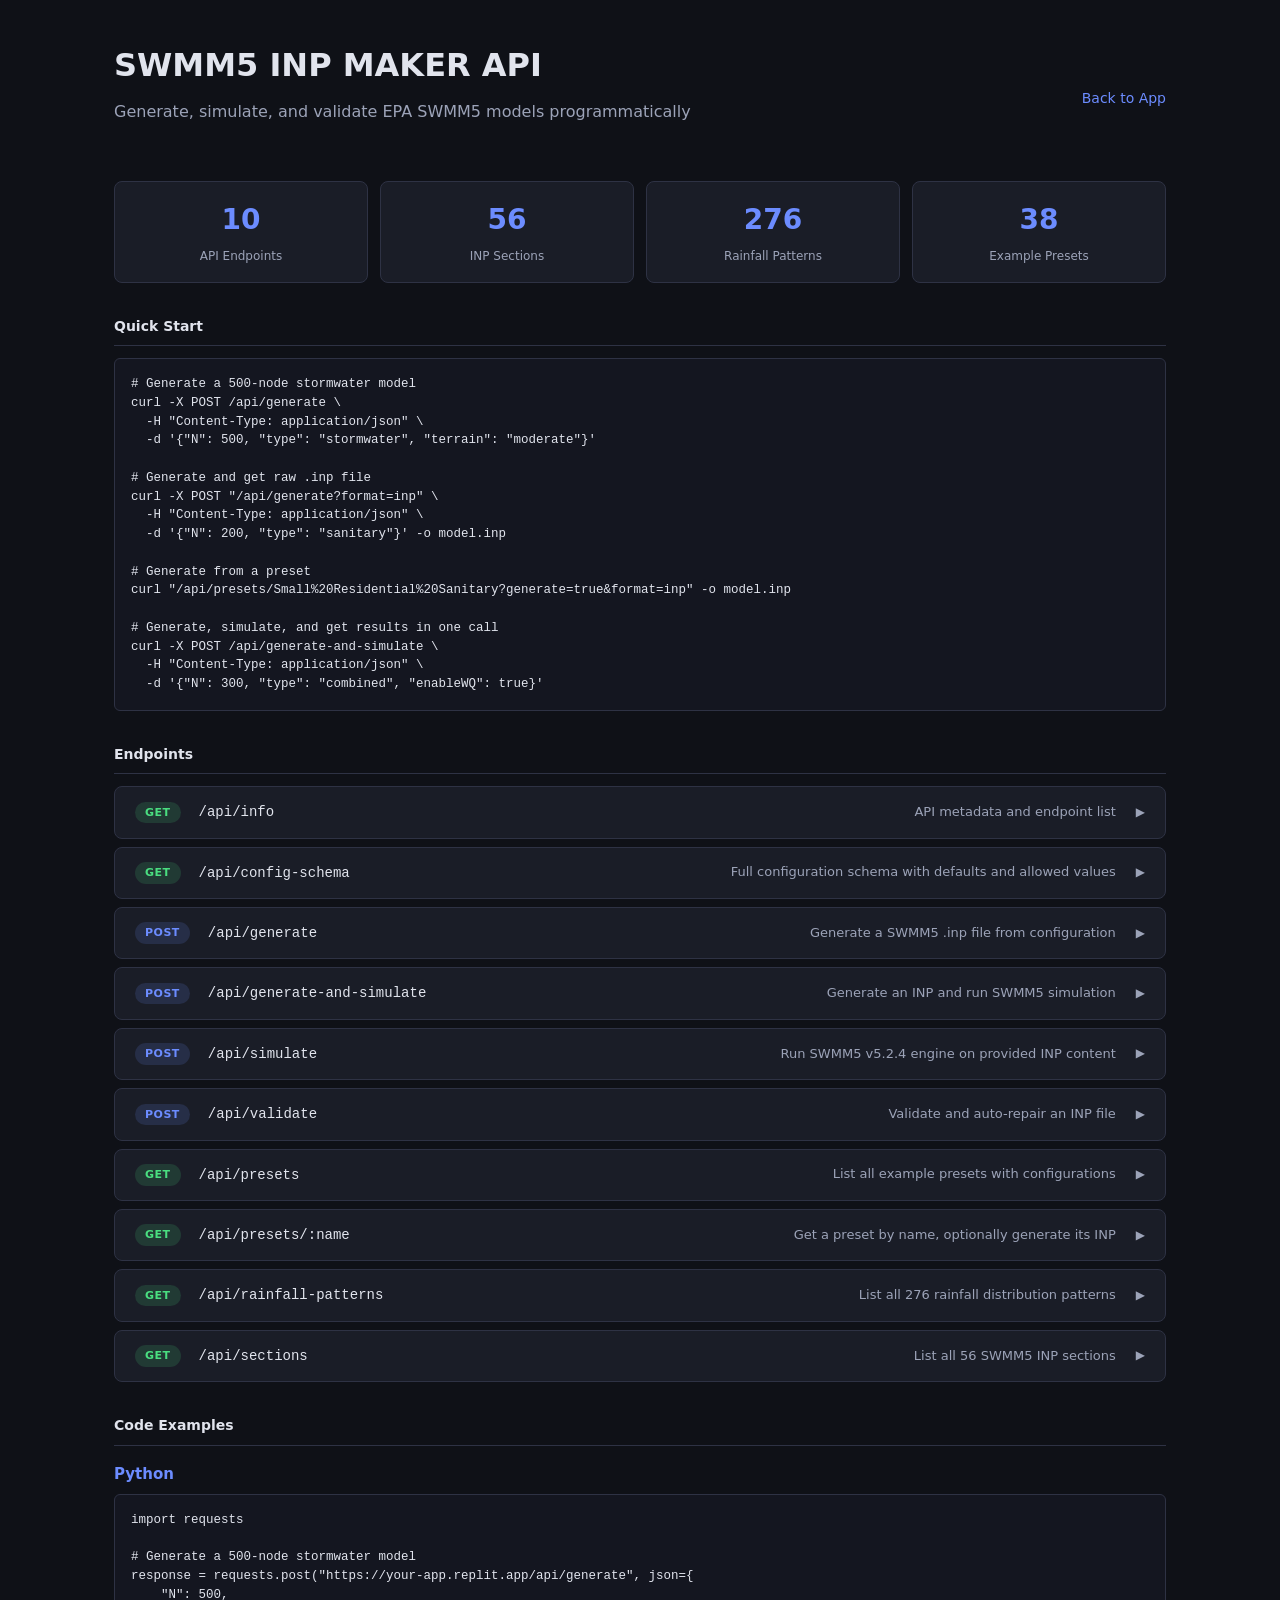
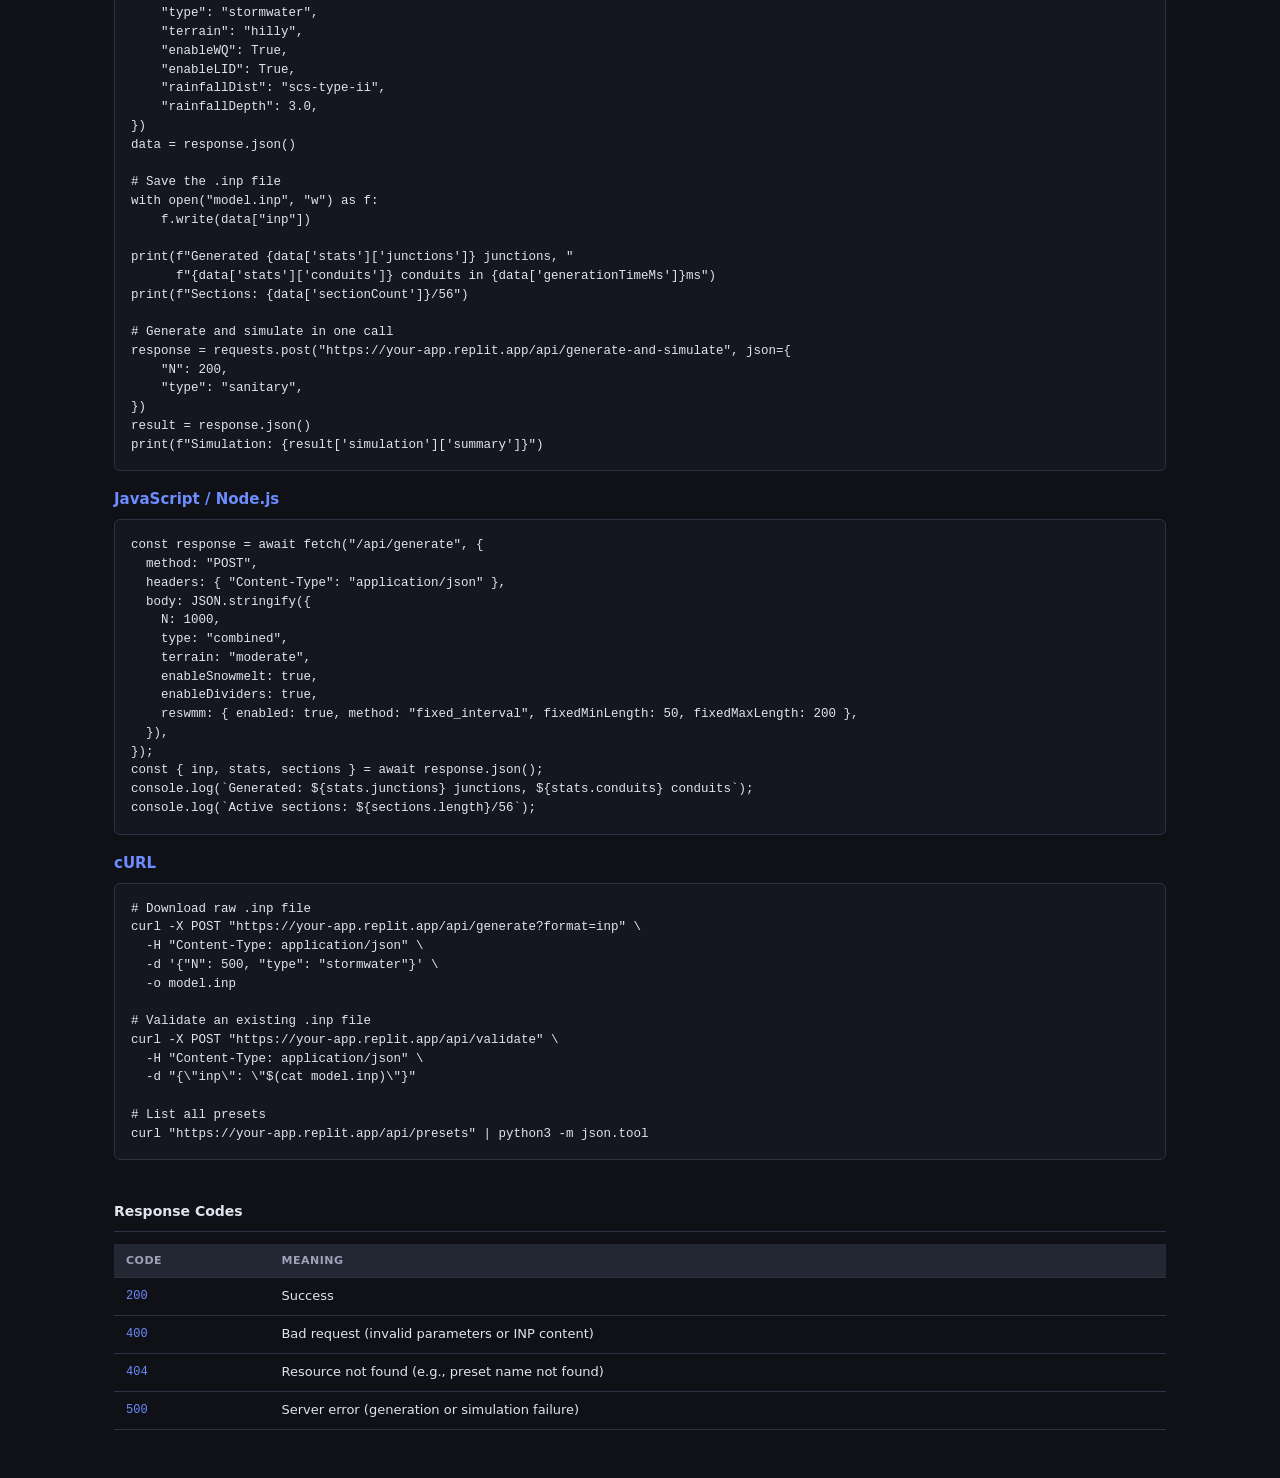
==== server/api-docs.html @ dd780483 "Add a comprehensive API for generating and simulating SWMM5 models Introduces a REST API with 10 end" ====
<!DOCTYPE html>
<html lang="en">
<head>
  <meta charset="UTF-8">
  <meta name="viewport" content="width=device-width, initial-scale=1.0">
  <title>SWMM5 INP MAKER API Documentation</title>
  <style>
    :root {
      --bg: #0f1117;
      --surface: #1a1d27;
      --surface2: #232633;
      --border: #2e3244;
      --text: #e1e4ed;
      --text2: #9ca3b8;
      --accent: #6c8cff;
      --accent2: #4a6adf;
      --green: #4ade80;
      --yellow: #fbbf24;
      --red: #f87171;
      --orange: #fb923c;
      --purple: #a78bfa;
      --code-bg: #141620;
      --radius: 8px;
    }
    * { margin: 0; padding: 0; box-sizing: border-box; }
    body {
      font-family: -apple-system, BlinkMacSystemFont, 'Segoe UI', system-ui, sans-serif;
      background: var(--bg);
      color: var(--text);
      line-height: 1.6;
    }
    .container { max-width: 1100px; margin: 0 auto; padding: 40px 24px; }
    h1 { font-size: 2rem; margin-bottom: 8px; }
    .subtitle { color: var(--text2); font-size: 1rem; margin-bottom: 32px; }
    .badge {
      display: inline-block;
      padding: 2px 10px;
      border-radius: 12px;
      font-size: 11px;
      font-weight: 700;
      text-transform: uppercase;
      letter-spacing: 0.5px;
      margin-right: 6px;
    }
    .badge-get { background: rgba(74, 222, 128, 0.15); color: var(--green); }
    .badge-post { background: rgba(108, 140, 255, 0.15); color: var(--accent); }
    .endpoint-group { margin-bottom: 16px; }
    .endpoint {
      background: var(--surface);
      border: 1px solid var(--border);
      border-radius: var(--radius);
      overflow: hidden;
      margin-bottom: 8px;
    }
    .endpoint-header {
      display: flex;
      align-items: center;
      gap: 12px;
      padding: 14px 20px;
      cursor: pointer;
      user-select: none;
      transition: background 0.15s;
    }
    .endpoint-header:hover { background: var(--surface2); }
    .endpoint-path {
      font-family: 'SF Mono', 'Fira Code', monospace;
      font-size: 14px;
      color: var(--text);
      font-weight: 500;
    }
    .endpoint-desc {
      color: var(--text2);
      font-size: 13px;
      margin-left: auto;
      text-align: right;
    }
    .endpoint-body {
      display: none;
      padding: 0 20px 20px;
      border-top: 1px solid var(--border);
    }
    .endpoint.open .endpoint-body { display: block; }
    .endpoint-body p { color: var(--text2); font-size: 14px; margin: 12px 0; }
    .endpoint-body h4 {
      font-size: 11px;
      text-transform: uppercase;
      letter-spacing: 1px;
      color: var(--text2);
      margin: 16px 0 8px;
    }
    pre {
      background: var(--code-bg);
      border: 1px solid var(--border);
      border-radius: 6px;
      padding: 16px;
      overflow-x: auto;
      font-family: 'SF Mono', 'Fira Code', monospace;
      font-size: 12.5px;
      line-height: 1.5;
      color: var(--text);
    }
    code {
      font-family: 'SF Mono', 'Fira Code', monospace;
      font-size: 12.5px;
      background: var(--code-bg);
      padding: 2px 6px;
      border-radius: 3px;
    }
    table {
      width: 100%;
      border-collapse: collapse;
      font-size: 13px;
      margin: 8px 0;
    }
    th {
      text-align: left;
      padding: 8px 12px;
      background: var(--surface2);
      color: var(--text2);
      font-size: 11px;
      text-transform: uppercase;
      letter-spacing: 0.5px;
      border-bottom: 1px solid var(--border);
    }
    td {
      padding: 8px 12px;
      border-bottom: 1px solid var(--border);
      color: var(--text);
    }
    td:first-child { font-family: 'SF Mono', 'Fira Code', monospace; font-size: 12px; color: var(--accent); }
    .try-btn {
      background: var(--accent2);
      color: white;
      border: none;
      padding: 8px 16px;
      border-radius: 6px;
      font-size: 13px;
      cursor: pointer;
      font-weight: 600;
      transition: background 0.15s;
      margin-top: 8px;
    }
    .try-btn:hover { background: var(--accent); }
    .try-btn:disabled { opacity: 0.5; cursor: not-allowed; }
    .response-area {
      margin-top: 12px;
      display: none;
    }
    .response-area.visible { display: block; }
    .response-area pre { max-height: 400px; overflow-y: auto; }
    .stats-grid {
      display: grid;
      grid-template-columns: repeat(auto-fit, minmax(200px, 1fr));
      gap: 12px;
      margin: 20px 0;
    }
    .stat-card {
      background: var(--surface);
      border: 1px solid var(--border);
      border-radius: var(--radius);
      padding: 16px;
      text-align: center;
    }
    .stat-value { font-size: 28px; font-weight: 700; color: var(--accent); }
    .stat-label { font-size: 12px; color: var(--text2); margin-top: 4px; }
    .section-title {
      font-size: 14px;
      font-weight: 700;
      color: var(--text);
      margin: 32px 0 12px;
      padding-bottom: 8px;
      border-bottom: 1px solid var(--border);
    }
    .arrow { color: var(--text2); font-size: 12px; transition: transform 0.2s; margin-left: 8px; }
    .endpoint.open .arrow { transform: rotate(90deg); }
    textarea {
      width: 100%;
      background: var(--code-bg);
      border: 1px solid var(--border);
      border-radius: 6px;
      padding: 12px;
      font-family: 'SF Mono', 'Fira Code', monospace;
      font-size: 12px;
      color: var(--text);
      resize: vertical;
      min-height: 100px;
    }
    textarea:focus { outline: 1px solid var(--accent); border-color: var(--accent); }
    .header-bar {
      display: flex;
      align-items: center;
      justify-content: space-between;
      flex-wrap: wrap;
      gap: 12px;
      margin-bottom: 24px;
    }
    .header-bar a {
      color: var(--accent);
      text-decoration: none;
      font-size: 14px;
    }
    .header-bar a:hover { text-decoration: underline; }
  </style>
</head>
<body>
  <div class="container">
    <div class="header-bar">
      <div>
        <h1>SWMM5 INP MAKER API</h1>
        <div class="subtitle">Generate, simulate, and validate EPA SWMM5 models programmatically</div>
      </div>
      <a href="/">Back to App</a>
    </div>

    <div class="stats-grid">
      <div class="stat-card">
        <div class="stat-value">10</div>
        <div class="stat-label">API Endpoints</div>
      </div>
      <div class="stat-card">
        <div class="stat-value">56</div>
        <div class="stat-label">INP Sections</div>
      </div>
      <div class="stat-card">
        <div class="stat-value">276</div>
        <div class="stat-label">Rainfall Patterns</div>
      </div>
      <div class="stat-card">
        <div class="stat-value">38</div>
        <div class="stat-label">Example Presets</div>
      </div>
    </div>

    <div class="section-title">Quick Start</div>
    <pre>
# Generate a 500-node stormwater model
curl -X POST /api/generate \
  -H "Content-Type: application/json" \
  -d '{"N": 500, "type": "stormwater", "terrain": "moderate"}'

# Generate and get raw .inp file
curl -X POST "/api/generate?format=inp" \
  -H "Content-Type: application/json" \
  -d '{"N": 200, "type": "sanitary"}' -o model.inp

# Generate from a preset
curl "/api/presets/Small%20Residential%20Sanitary?generate=true&amp;format=inp" -o model.inp

# Generate, simulate, and get results in one call
curl -X POST /api/generate-and-simulate \
  -H "Content-Type: application/json" \
  -d '{"N": 300, "type": "combined", "enableWQ": true}'
</pre>

    <div class="section-title">Endpoints</div>

    <div class="endpoint" id="ep-info">
      <div class="endpoint-header" onclick="toggle('ep-info')">
        <span class="badge badge-get">GET</span>
        <span class="endpoint-path">/api/info</span>
        <span class="endpoint-desc">API metadata and endpoint list</span>
        <span class="arrow">&#9654;</span>
      </div>
      <div class="endpoint-body">
        <p>Returns API name, version, SWMM engine version, available endpoints, and limits.</p>
        <h4>Try it</h4>
        <button class="try-btn" onclick="tryGet('/api/info', 'ep-info')">Send Request</button>
        <div class="response-area" id="resp-ep-info"><pre></pre></div>
      </div>
    </div>

    <div class="endpoint" id="ep-schema">
      <div class="endpoint-header" onclick="toggle('ep-schema')">
        <span class="badge badge-get">GET</span>
        <span class="endpoint-path">/api/config-schema</span>
        <span class="endpoint-desc">Full configuration schema with defaults and allowed values</span>
        <span class="arrow">&#9654;</span>
      </div>
      <div class="endpoint-body">
        <p>Returns every configuration parameter with its type, default value, allowed values, and description. Use this to build forms or validate input before calling <code>/api/generate</code>.</p>
        <h4>Try it</h4>
        <button class="try-btn" onclick="tryGet('/api/config-schema', 'ep-schema')">Send Request</button>
        <div class="response-area" id="resp-ep-schema"><pre></pre></div>
      </div>
    </div>

    <div class="endpoint" id="ep-generate">
      <div class="endpoint-header" onclick="toggle('ep-generate')">
        <span class="badge badge-post">POST</span>
        <span class="endpoint-path">/api/generate</span>
        <span class="endpoint-desc">Generate a SWMM5 .inp file from configuration</span>
        <span class="arrow">&#9654;</span>
      </div>
      <div class="endpoint-body">
        <p>Generates a complete EPA SWMM5 .inp file based on the provided configuration. All parameters are optional and default to a 200-node sanitary sewer model. Add <code>?format=inp</code> to get the raw .inp file instead of JSON.</p>
        <h4>Request Body</h4>
        <table>
          <tr><th>Parameter</th><th>Type</th><th>Default</th><th>Description</th></tr>
          <tr><td>N</td><td>integer</td><td>200</td><td>Number of junction nodes (10-10,000)</td></tr>
          <tr><td>type</td><td>string</td><td>"sanitary"</td><td>sanitary, stormwater, combined, transport_only, rdii_calibration, pump_intensive, wos_intensive</td></tr>
          <tr><td>units</td><td>string</td><td>"US"</td><td>"US" or "SI"</td></tr>
          <tr><td>terrain</td><td>string</td><td>"flat"</td><td>flat, moderate, hilly, mountainous</td></tr>
          <tr><td>detail</td><td>string</td><td>"basic"</td><td>basic, moderate, detailed</td></tr>
          <tr><td>landUse</td><td>string</td><td>"residential"</td><td>mixed, residential, commercial, industrial</td></tr>
          <tr><td>outfallElev</td><td>number</td><td>0</td><td>Outfall invert elevation</td></tr>
          <tr><td>generationMethod</td><td>string</td><td>"force_directed"</td><td>Network topology algorithm (16 methods)</td></tr>
          <tr><td>rainfallDist</td><td>string</td><td>"scs-type-ii"</td><td>Rainfall pattern ID (see /api/rainfall-patterns)</td></tr>
          <tr><td>rainfallDepth</td><td>number</td><td>2.0</td><td>Total rainfall depth (in or mm)</td></tr>
          <tr><td>enableLID</td><td>boolean</td><td>false</td><td>Green infrastructure sections</td></tr>
          <tr><td>enableWQ</td><td>boolean</td><td>false</td><td>Water quality sections</td></tr>
          <tr><td>enableSnowmelt</td><td>boolean</td><td>false</td><td>Cold-climate sections</td></tr>
          <tr><td>enableDividers</td><td>boolean</td><td>false</td><td>Flow-splitting dividers</td></tr>
          <tr><td>enableStreetInlets</td><td>boolean</td><td>false</td><td>Street inlet sections</td></tr>
          <tr><td>enableCurvedLinks</td><td>boolean</td><td>false</td><td>Vertex bend points</td></tr>
          <tr><td>reswmm</td><td>object</td><td>{enabled: false}</td><td>ReSWMM discretization config</td></tr>
        </table>
        <p>See <code>GET /api/config-schema</code> for the complete list of all parameters.</p>
        <h4>Try it</h4>
        <textarea id="gen-body" rows="6">{
  "N": 300,
  "type": "stormwater",
  "terrain": "moderate",
  "enableWQ": true
}</textarea>
        <button class="try-btn" onclick="tryPost('/api/generate', 'gen-body', 'ep-generate')">Generate Model</button>
        <div class="response-area" id="resp-ep-generate"><pre></pre></div>
      </div>
    </div>

    <div class="endpoint" id="ep-gen-sim">
      <div class="endpoint-header" onclick="toggle('ep-gen-sim')">
        <span class="badge badge-post">POST</span>
        <span class="endpoint-path">/api/generate-and-simulate</span>
        <span class="endpoint-desc">Generate an INP and run SWMM5 simulation</span>
        <span class="arrow">&#9654;</span>
      </div>
      <div class="endpoint-body">
        <p>Combines generation and simulation in a single request. Same configuration parameters as <code>/api/generate</code>. The response includes both the generated INP file and SWMM5 simulation results (continuity errors, warnings, report text).</p>
        <h4>Try it</h4>
        <textarea id="gensim-body" rows="4">{
  "N": 200,
  "type": "sanitary",
  "terrain": "flat"
}</textarea>
        <button class="try-btn" onclick="tryPost('/api/generate-and-simulate', 'gensim-body', 'ep-gen-sim')">Generate &amp; Simulate</button>
        <div class="response-area" id="resp-ep-gen-sim"><pre></pre></div>
      </div>
    </div>

    <div class="endpoint" id="ep-simulate">
      <div class="endpoint-header" onclick="toggle('ep-simulate')">
        <span class="badge badge-post">POST</span>
        <span class="endpoint-path">/api/simulate</span>
        <span class="endpoint-desc">Run SWMM5 v5.2.4 engine on provided INP content</span>
        <span class="arrow">&#9654;</span>
      </div>
      <div class="endpoint-body">
        <p>Runs the SWMM5 v5.2.4 engine on the provided INP file content. The simulation is time-limited to 60 seconds and patches dates for a quick validation run.</p>
        <h4>Request Body</h4>
        <table>
          <tr><th>Parameter</th><th>Type</th><th>Description</th></tr>
          <tr><td>inp</td><td>string</td><td>Complete INP file content (required, min 100 chars, max 10MB)</td></tr>
        </table>
        <h4>Response</h4>
        <table>
          <tr><th>Field</th><th>Type</th><th>Description</th></tr>
          <tr><td>success</td><td>boolean</td><td>Whether simulation completed without errors</td></tr>
          <tr><td>continuityError</td><td>number|null</td><td>Runoff continuity error (%)</td></tr>
          <tr><td>routingError</td><td>number|null</td><td>Flow routing continuity error (%)</td></tr>
          <tr><td>warnings</td><td>number</td><td>Warning count</td></tr>
          <tr><td>errors</td><td>string[]</td><td>Error messages</td></tr>
          <tr><td>summary</td><td>string</td><td>Human-readable summary</td></tr>
          <tr><td>report</td><td>string</td><td>Full SWMM5 report text</td></tr>
          <tr><td>wallTimeMs</td><td>number</td><td>Wall-clock simulation time (ms)</td></tr>
        </table>
      </div>
    </div>

    <div class="endpoint" id="ep-validate">
      <div class="endpoint-header" onclick="toggle('ep-validate')">
        <span class="badge badge-post">POST</span>
        <span class="endpoint-path">/api/validate</span>
        <span class="endpoint-desc">Validate and auto-repair an INP file</span>
        <span class="arrow">&#9654;</span>
      </div>
      <div class="endpoint-body">
        <p>Performs static analysis on an INP file, checking for structural errors, missing references, field count issues, and more. Optionally auto-repairs fixable issues and returns the corrected INP.</p>
        <h4>Request Body</h4>
        <table>
          <tr><th>Parameter</th><th>Type</th><th>Default</th><th>Description</th></tr>
          <tr><td>inp</td><td>string</td><td></td><td>INP file content (required)</td></tr>
          <tr><td>autoFix</td><td>boolean</td><td>true</td><td>Whether to auto-repair fixable issues</td></tr>
        </table>
        <h4>Response</h4>
        <table>
          <tr><th>Field</th><th>Type</th><th>Description</th></tr>
          <tr><td>valid</td><td>boolean</td><td>Whether the INP file passed all checks</td></tr>
          <tr><td>errors</td><td>array</td><td>Error-level issues found</td></tr>
          <tr><td>warnings</td><td>array</td><td>Warning-level issues found</td></tr>
          <tr><td>fixes</td><td>array</td><td>Auto-repair actions taken</td></tr>
          <tr><td>stages</td><td>array</td><td>Validation stage results</td></tr>
          <tr><td>fixedInp</td><td>string|null</td><td>Repaired INP content (if autoFix and issues found)</td></tr>
          <tr><td>nodeCount</td><td>number</td><td>Total nodes found</td></tr>
          <tr><td>linkCount</td><td>number</td><td>Total links found</td></tr>
        </table>
      </div>
    </div>

    <div class="endpoint" id="ep-presets">
      <div class="endpoint-header" onclick="toggle('ep-presets')">
        <span class="badge badge-get">GET</span>
        <span class="endpoint-path">/api/presets</span>
        <span class="endpoint-desc">List all example presets with configurations</span>
        <span class="arrow">&#9654;</span>
      </div>
      <div class="endpoint-body">
        <p>Returns all 38 example presets, each with a name, description, rationale, tags, and full configuration object ready to pass to <code>/api/generate</code>.</p>
        <h4>Try it</h4>
        <button class="try-btn" onclick="tryGet('/api/presets', 'ep-presets')">Send Request</button>
        <div class="response-area" id="resp-ep-presets"><pre></pre></div>
      </div>
    </div>

    <div class="endpoint" id="ep-preset-name">
      <div class="endpoint-header" onclick="toggle('ep-preset-name')">
        <span class="badge badge-get">GET</span>
        <span class="endpoint-path">/api/presets/:name</span>
        <span class="endpoint-desc">Get a preset by name, optionally generate its INP</span>
        <span class="arrow">&#9654;</span>
      </div>
      <div class="endpoint-body">
        <p>Returns a specific preset by name. Add <code>?generate=true</code> to generate its INP file. Add <code>&amp;format=inp</code> to download the raw .inp file.</p>
        <h4>Query Parameters</h4>
        <table>
          <tr><th>Parameter</th><th>Type</th><th>Description</th></tr>
          <tr><td>generate</td><td>boolean</td><td>If "true", generates the INP file from the preset config</td></tr>
          <tr><td>format</td><td>string</td><td>If "inp", returns raw .inp text instead of JSON</td></tr>
        </table>
        <h4>Try it</h4>
        <button class="try-btn" onclick="tryGet('/api/presets/Small%20Residential%20Sanitary', 'ep-preset-name')">Get Preset Info</button>
        <button class="try-btn" onclick="tryGet('/api/presets/Small%20Residential%20Sanitary?generate=true', 'ep-preset-name')" style="margin-left:8px">Generate from Preset</button>
        <div class="response-area" id="resp-ep-preset-name"><pre></pre></div>
      </div>
    </div>

    <div class="endpoint" id="ep-rainfall">
      <div class="endpoint-header" onclick="toggle('ep-rainfall')">
        <span class="badge badge-get">GET</span>
        <span class="endpoint-path">/api/rainfall-patterns</span>
        <span class="endpoint-desc">List all 276 rainfall distribution patterns</span>
        <span class="arrow">&#9654;</span>
      </div>
      <div class="endpoint-body">
        <p>Returns all rainfall patterns organized by category (SCS/NRCS, State DOTs, International, NOAA Atlas 14, Climate Change, etc.). Use the <code>id</code> field as the <code>rainfallDist</code> parameter in generation requests.</p>
        <h4>Try it</h4>
        <button class="try-btn" onclick="tryGet('/api/rainfall-patterns', 'ep-rainfall')">Send Request</button>
        <div class="response-area" id="resp-ep-rainfall"><pre></pre></div>
      </div>
    </div>

    <div class="endpoint" id="ep-sections">
      <div class="endpoint-header" onclick="toggle('ep-sections')">
        <span class="badge badge-get">GET</span>
        <span class="endpoint-path">/api/sections</span>
        <span class="endpoint-desc">List all 56 SWMM5 INP sections</span>
        <span class="arrow">&#9654;</span>
      </div>
      <div class="endpoint-body">
        <p>Returns all 56 SWMM5 INP sections grouped by functional area (always-on, subcatchments, hydrology, hydraulics, water quality, time series, LID, map).</p>
        <h4>Try it</h4>
        <button class="try-btn" onclick="tryGet('/api/sections', 'ep-sections')">Send Request</button>
        <div class="response-area" id="resp-ep-sections"><pre></pre></div>
      </div>
    </div>

    <div class="section-title">Code Examples</div>

    <h3 style="font-size: 15px; margin: 16px 0 8px; color: var(--accent);">Python</h3>
    <pre>
import requests

# Generate a 500-node stormwater model
response = requests.post("https://your-app.replit.app/api/generate", json={
    "N": 500,
    "type": "stormwater",
    "terrain": "hilly",
    "enableWQ": True,
    "enableLID": True,
    "rainfallDist": "scs-type-ii",
    "rainfallDepth": 3.0,
})
data = response.json()

# Save the .inp file
with open("model.inp", "w") as f:
    f.write(data["inp"])

print(f"Generated {data['stats']['junctions']} junctions, "
      f"{data['stats']['conduits']} conduits in {data['generationTimeMs']}ms")
print(f"Sections: {data['sectionCount']}/56")

# Generate and simulate in one call
response = requests.post("https://your-app.replit.app/api/generate-and-simulate", json={
    "N": 200,
    "type": "sanitary",
})
result = response.json()
print(f"Simulation: {result['simulation']['summary']}")
</pre>

    <h3 style="font-size: 15px; margin: 16px 0 8px; color: var(--accent);">JavaScript / Node.js</h3>
    <pre>
const response = await fetch("/api/generate", {
  method: "POST",
  headers: { "Content-Type": "application/json" },
  body: JSON.stringify({
    N: 1000,
    type: "combined",
    terrain: "moderate",
    enableSnowmelt: true,
    enableDividers: true,
    reswmm: { enabled: true, method: "fixed_interval", fixedMinLength: 50, fixedMaxLength: 200 },
  }),
});
const { inp, stats, sections } = await response.json();
console.log(`Generated: ${stats.junctions} junctions, ${stats.conduits} conduits`);
console.log(`Active sections: ${sections.length}/56`);
</pre>

    <h3 style="font-size: 15px; margin: 16px 0 8px; color: var(--accent);">cURL</h3>
    <pre>
# Download raw .inp file
curl -X POST "https://your-app.replit.app/api/generate?format=inp" \
  -H "Content-Type: application/json" \
  -d '{"N": 500, "type": "stormwater"}' \
  -o model.inp

# Validate an existing .inp file
curl -X POST "https://your-app.replit.app/api/validate" \
  -H "Content-Type: application/json" \
  -d "{\"inp\": \"$(cat model.inp)\"}"

# List all presets
curl "https://your-app.replit.app/api/presets" | python3 -m json.tool
</pre>

    <div class="section-title" style="margin-top: 40px;">Response Codes</div>
    <table>
      <tr><th>Code</th><th>Meaning</th></tr>
      <tr><td>200</td><td>Success</td></tr>
      <tr><td>400</td><td>Bad request (invalid parameters or INP content)</td></tr>
      <tr><td>404</td><td>Resource not found (e.g., preset name not found)</td></tr>
      <tr><td>500</td><td>Server error (generation or simulation failure)</td></tr>
    </table>
  </div>

  <script>
    function toggle(id) {
      document.getElementById(id).classList.toggle('open');
    }

    async function tryGet(url, epId) {
      const area = document.getElementById('resp-' + epId);
      area.classList.add('visible');
      area.querySelector('pre').textContent = 'Loading...';
      try {
        const r = await fetch(url);
        const data = await r.json();
        const text = JSON.stringify(data, null, 2);
        area.querySelector('pre').textContent = text.length > 50000 ? text.substring(0, 50000) + '\n\n... (truncated)' : text;
      } catch (e) {
        area.querySelector('pre').textContent = 'Error: ' + e.message;
      }
    }

    async function tryPost(url, bodyId, epId) {
      const area = document.getElementById('resp-' + epId);
      area.classList.add('visible');
      area.querySelector('pre').textContent = 'Loading...';
      try {
        const body = document.getElementById(bodyId).value;
        JSON.parse(body);
        const r = await fetch(url, {
          method: 'POST',
          headers: { 'Content-Type': 'application/json' },
          body,
        });
        const data = await r.json();
        const text = JSON.stringify(data, null, 2);
        area.querySelector('pre').textContent = text.length > 50000 ? text.substring(0, 50000) + '\n\n... (truncated)' : text;
      } catch (e) {
        area.querySelector('pre').textContent = 'Error: ' + e.message;
      }
    }
  </script>
</body>
</html>
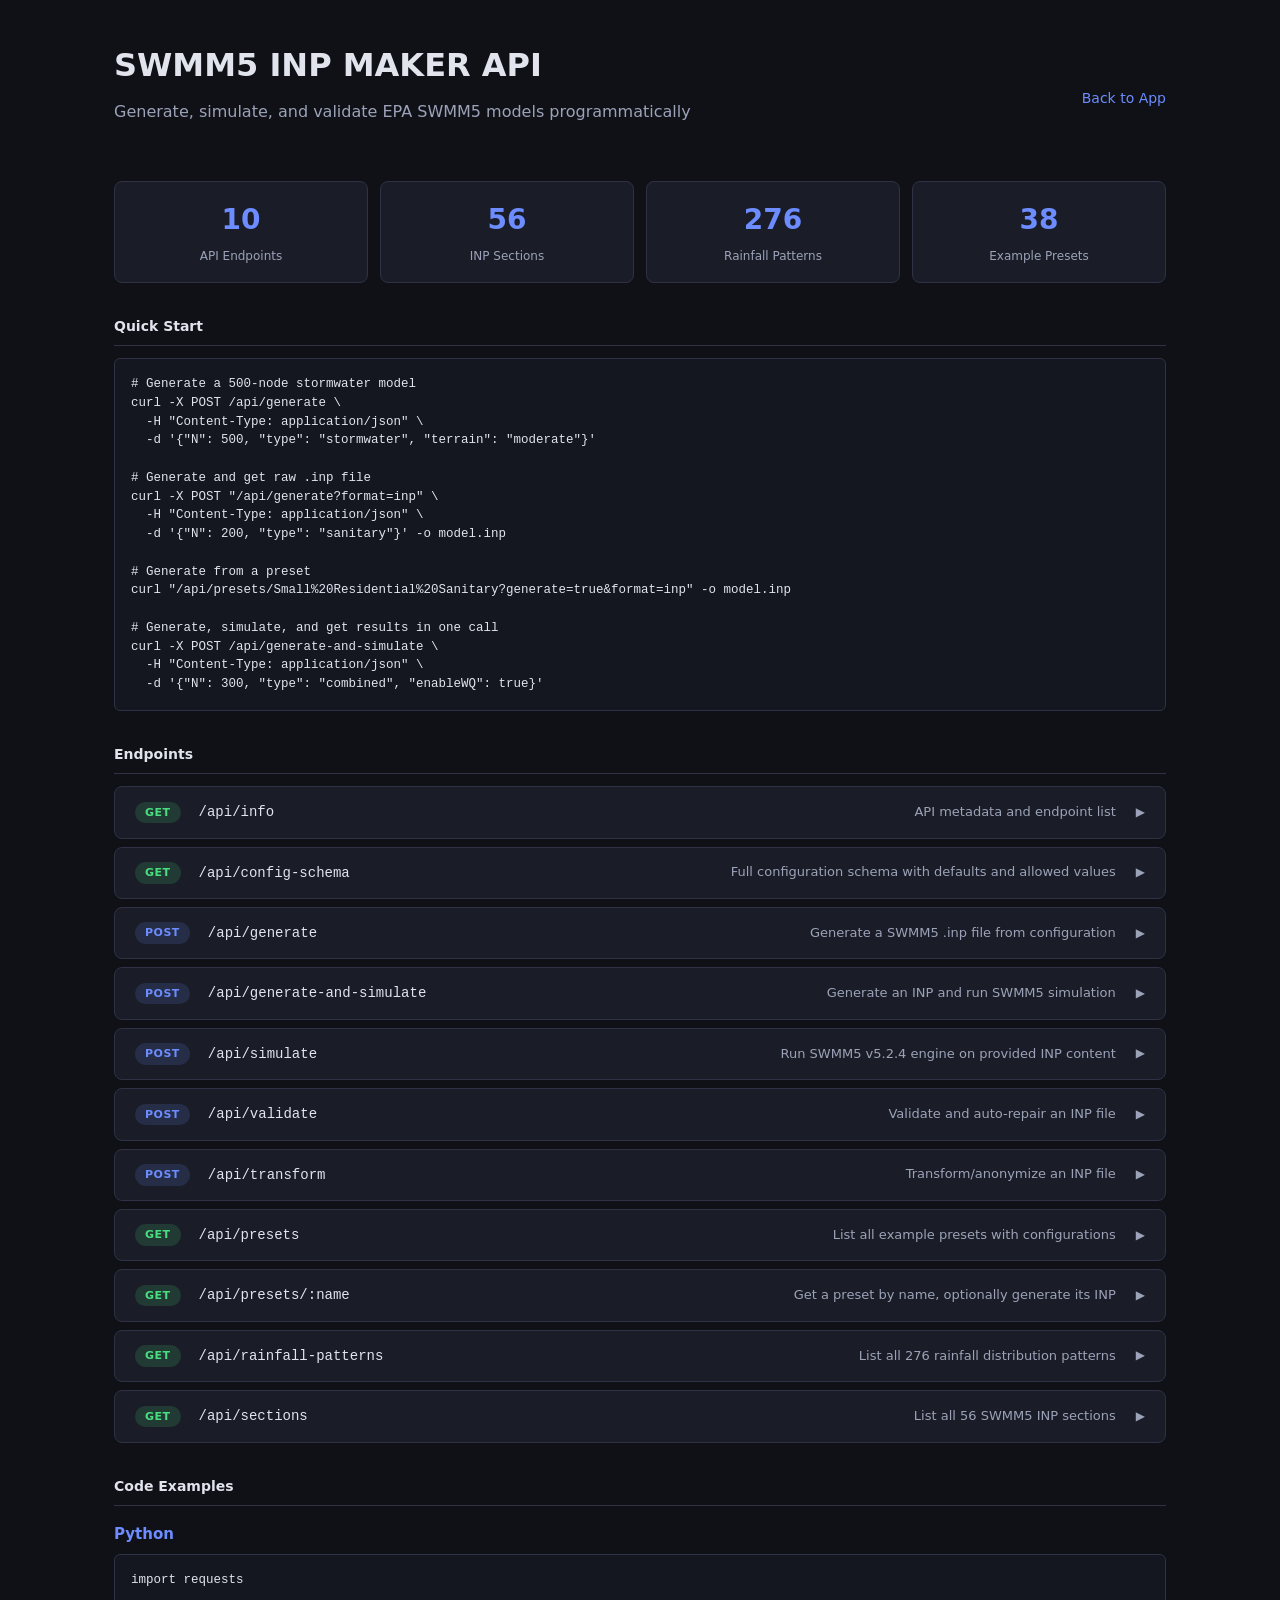
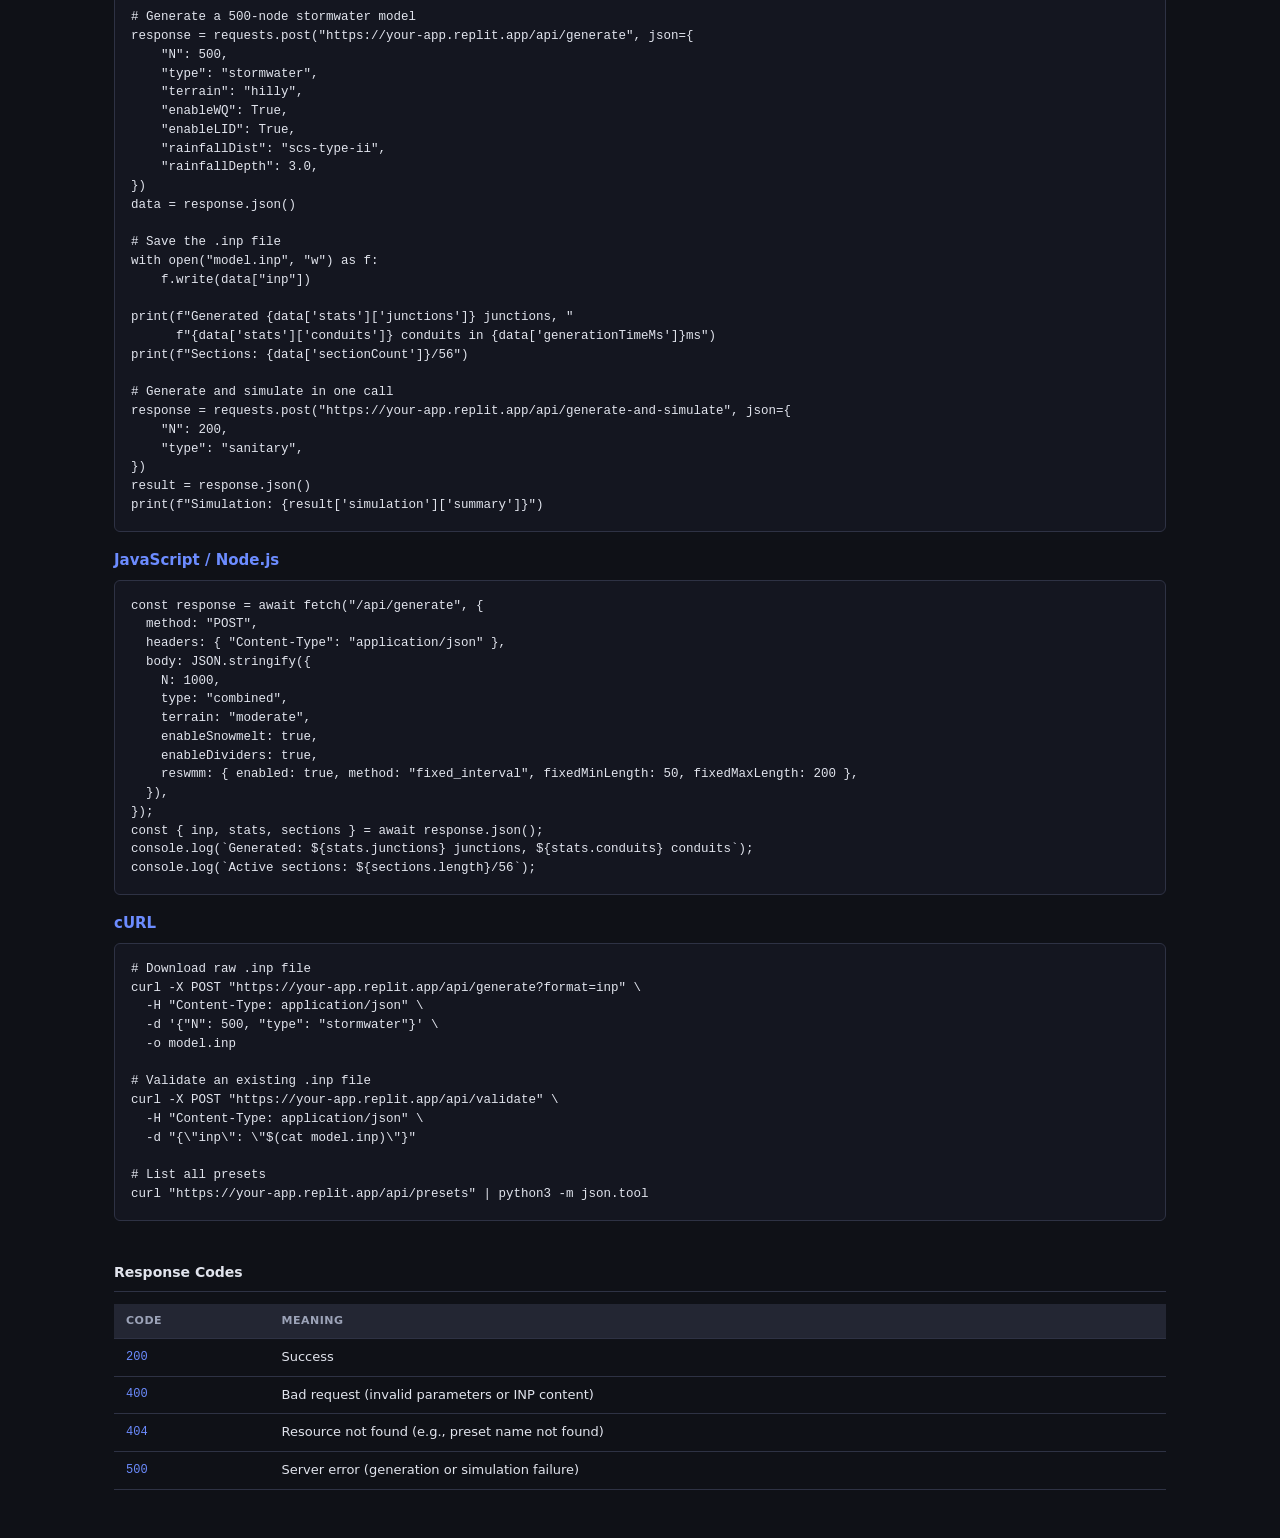
==== commit 984676ef: "Add a feature to transform and anonymize INP files Adds a new feature to rename and distort elements" ====
--- a/server/api-docs.html
+++ b/server/api-docs.html
@@ -406,6 +406,66 @@
       </div>
     </div>
 
+    <div class="endpoint" id="ep-transform">
+      <div class="endpoint-header" onclick="toggle('ep-transform')">
+        <span class="badge badge-post">POST</span>
+        <span class="endpoint-path">/api/transform</span>
+        <span class="endpoint-desc">Transform/anonymize an INP file</span>
+        <span class="arrow">&#9654;</span>
+      </div>
+      <div class="endpoint-body">
+        <p>Reads an existing INP file, renames all element names (nodes, links, subcatchments, rain gages, curves, etc.) using a consistent mapping, and optionally distorts geometry (coordinates, elevations, dimensions) via rotation, scaling, translation, mirroring, and jitter. Useful for anonymizing real-world models for sharing or publication.</p>
+        <h4>Request Body</h4>
+        <table>
+          <tr><th>Parameter</th><th>Type</th><th>Default</th><th>Description</th></tr>
+          <tr><td>inp</td><td>string</td><td></td><td>INP file content (required)</td></tr>
+          <tr><td>config.renameElements</td><td>boolean</td><td>true</td><td>Rename all element names with sequential IDs</td></tr>
+          <tr><td>config.prefix</td><td>string</td><td>"N"</td><td>Prefix for renamed elements (e.g. "N" &rarr; NJ1, NL1, NS1)</td></tr>
+          <tr><td>config.distortCoordinates</td><td>boolean</td><td>true</td><td>Apply geometric transforms to coordinates</td></tr>
+          <tr><td>config.rotation</td><td>number</td><td>0</td><td>Rotation angle in degrees (0-360)</td></tr>
+          <tr><td>config.scale</td><td>number</td><td>1.0</td><td>Scale factor for coordinates (0.1-5.0)</td></tr>
+          <tr><td>config.translateX</td><td>number</td><td>0</td><td>X translation offset</td></tr>
+          <tr><td>config.translateY</td><td>number</td><td>0</td><td>Y translation offset</td></tr>
+          <tr><td>config.mirror</td><td>string</td><td>"none"</td><td>Mirror axis: "none", "x", "y", or "both"</td></tr>
+          <tr><td>config.jitterCoords</td><td>number</td><td>0</td><td>Random jitter magnitude for coordinates</td></tr>
+          <tr><td>config.distortElevations</td><td>boolean</td><td>false</td><td>Apply transforms to elevations</td></tr>
+          <tr><td>config.elevationOffset</td><td>number</td><td>0</td><td>Elevation offset in model units</td></tr>
+          <tr><td>config.elevationScale</td><td>number</td><td>1.0</td><td>Elevation scale factor</td></tr>
+          <tr><td>config.jitterElevation</td><td>number</td><td>0</td><td>Random elevation jitter</td></tr>
+          <tr><td>config.distortDimensions</td><td>boolean</td><td>false</td><td>Scale cross-section dimensions</td></tr>
+          <tr><td>config.dimensionScale</td><td>number</td><td>1.0</td><td>Dimension scale factor</td></tr>
+          <tr><td>config.scrambleSeed</td><td>number</td><td>42</td><td>Random seed for reproducible jitter</td></tr>
+        </table>
+        <h4>Query Parameters</h4>
+        <table>
+          <tr><th>Parameter</th><th>Type</th><th>Description</th></tr>
+          <tr><td>format</td><td>string</td><td>If "inp", returns raw transformed .inp text instead of JSON</td></tr>
+        </table>
+        <h4>Response</h4>
+        <table>
+          <tr><th>Field</th><th>Type</th><th>Description</th></tr>
+          <tr><td>inp</td><td>string</td><td>Transformed INP file content</td></tr>
+          <tr><td>nameMap</td><td>object</td><td>Original-to-new name mapping for all renamed elements</td></tr>
+          <tr><td>stats</td><td>object</td><td>Counts: nodesRenamed, linksRenamed, subcatchRenamed, coordsTransformed, elevationsTransformed</td></tr>
+          <tr><td>config</td><td>object</td><td>Full transform config used</td></tr>
+        </table>
+        <h4>Try it</h4>
+        <div class="code-block"><textarea id="transform-body" rows="12" style="width:100%;font-family:monospace;font-size:12px;background:#1a1a2e;color:#e0e0ff;border:1px solid #334;padding:8px;border-radius:4px" spellcheck="false">{
+  "inp": "[TITLE]\nTransform Test\n\n[JUNCTIONS]\n;; Name Elev MaxD InitD SurD Aponded\nJ1 100.0 0 0 0 0\nJ2 95.0 0 0 0 0\n\n[OUTFALLS]\nO1 90.0 FREE NO\n\n[CONDUITS]\nC1 J1 J2 400 0.013 0 0 0 0\nC2 J2 O1 300 0.013 0 0 0 0\n\n[XSECTIONS]\nC1 CIRCULAR 1.5 0 0 0\nC2 CIRCULAR 2.0 0 0 0\n\n[COORDINATES]\nJ1 1000.0 2000.0\nJ2 1200.0 1800.0\nO1 1400.0 1600.0",
+  "config": {
+    "renameElements": true,
+    "prefix": "X",
+    "rotation": 45,
+    "scale": 1.5,
+    "distortElevations": true,
+    "elevationOffset": 50
+  }
+}</textarea></div>
+        <button class="try-btn" onclick="tryPost('/api/transform', 'transform-body', 'ep-transform')">Transform</button>
+        <div class="response-area" id="resp-ep-transform"><pre></pre></div>
+      </div>
+    </div>
+
     <div class="endpoint" id="ep-presets">
       <div class="endpoint-header" onclick="toggle('ep-presets')">
         <span class="badge badge-get">GET</span>
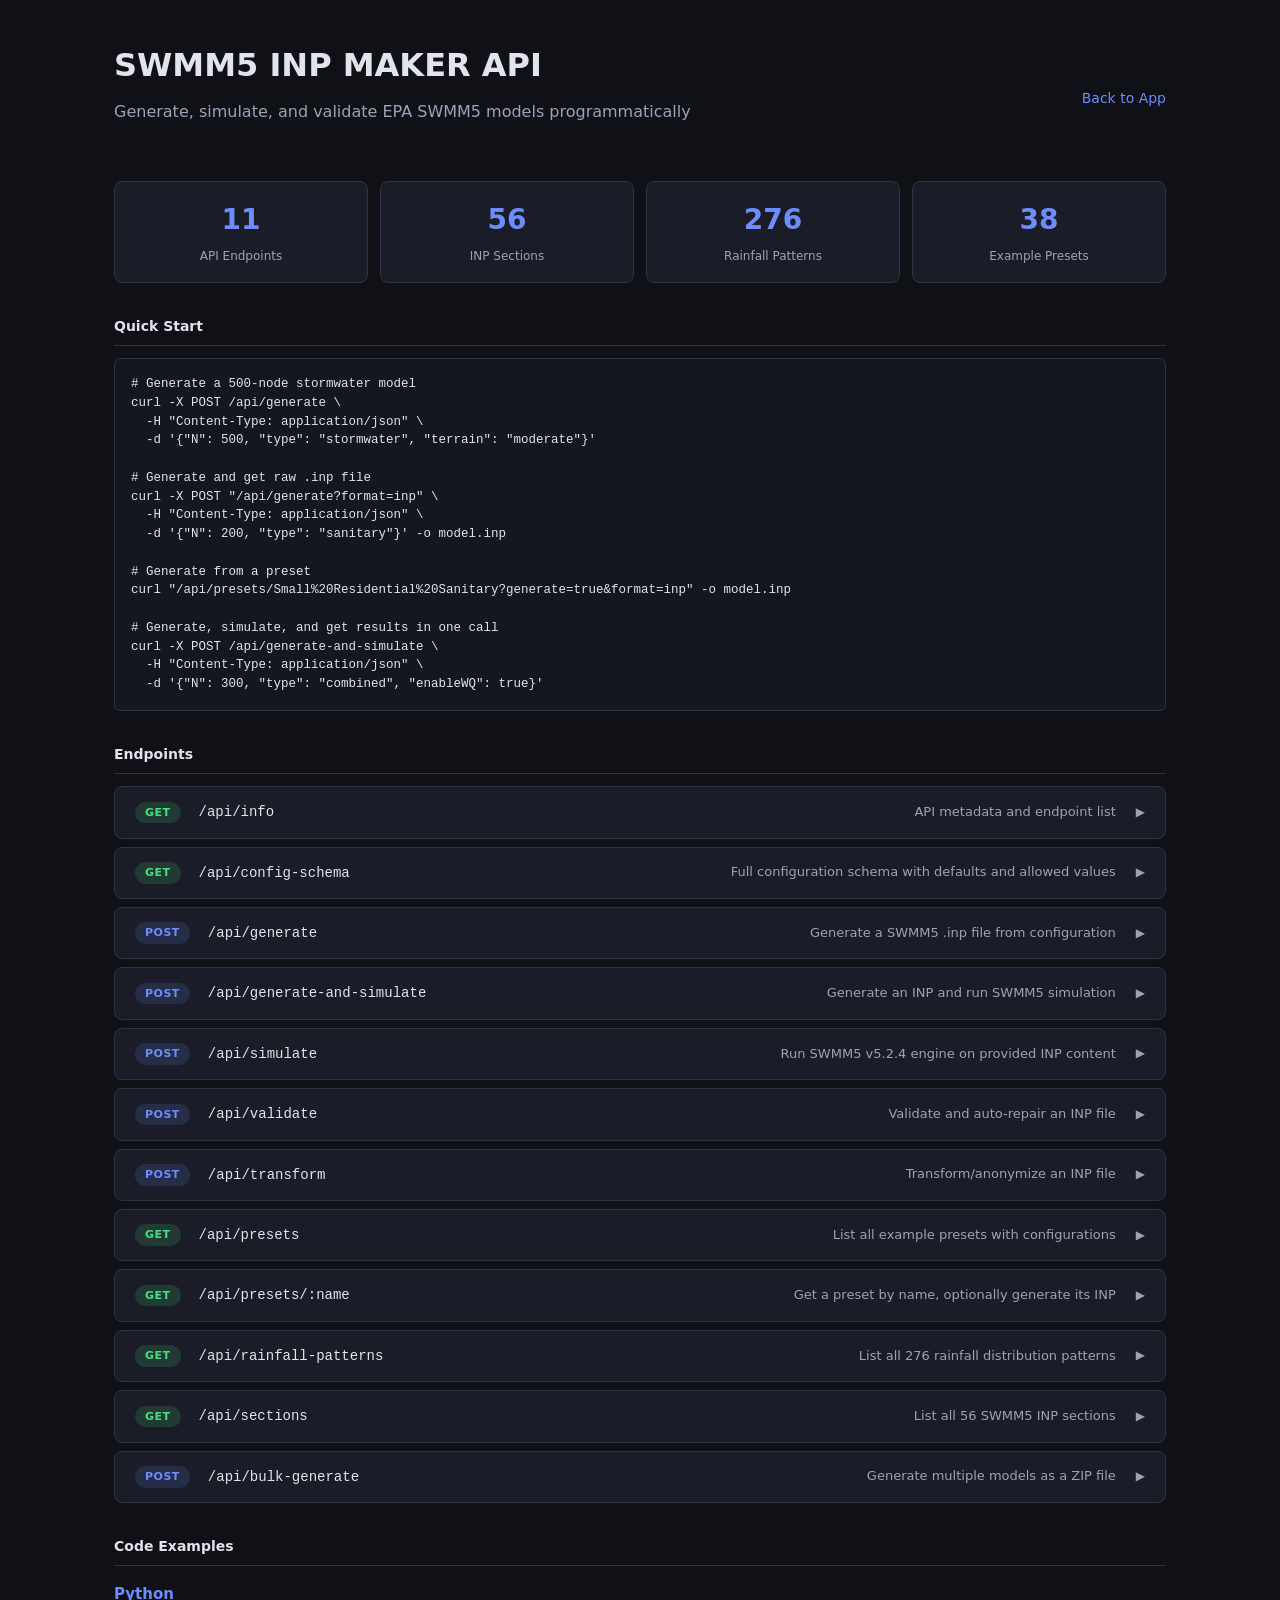
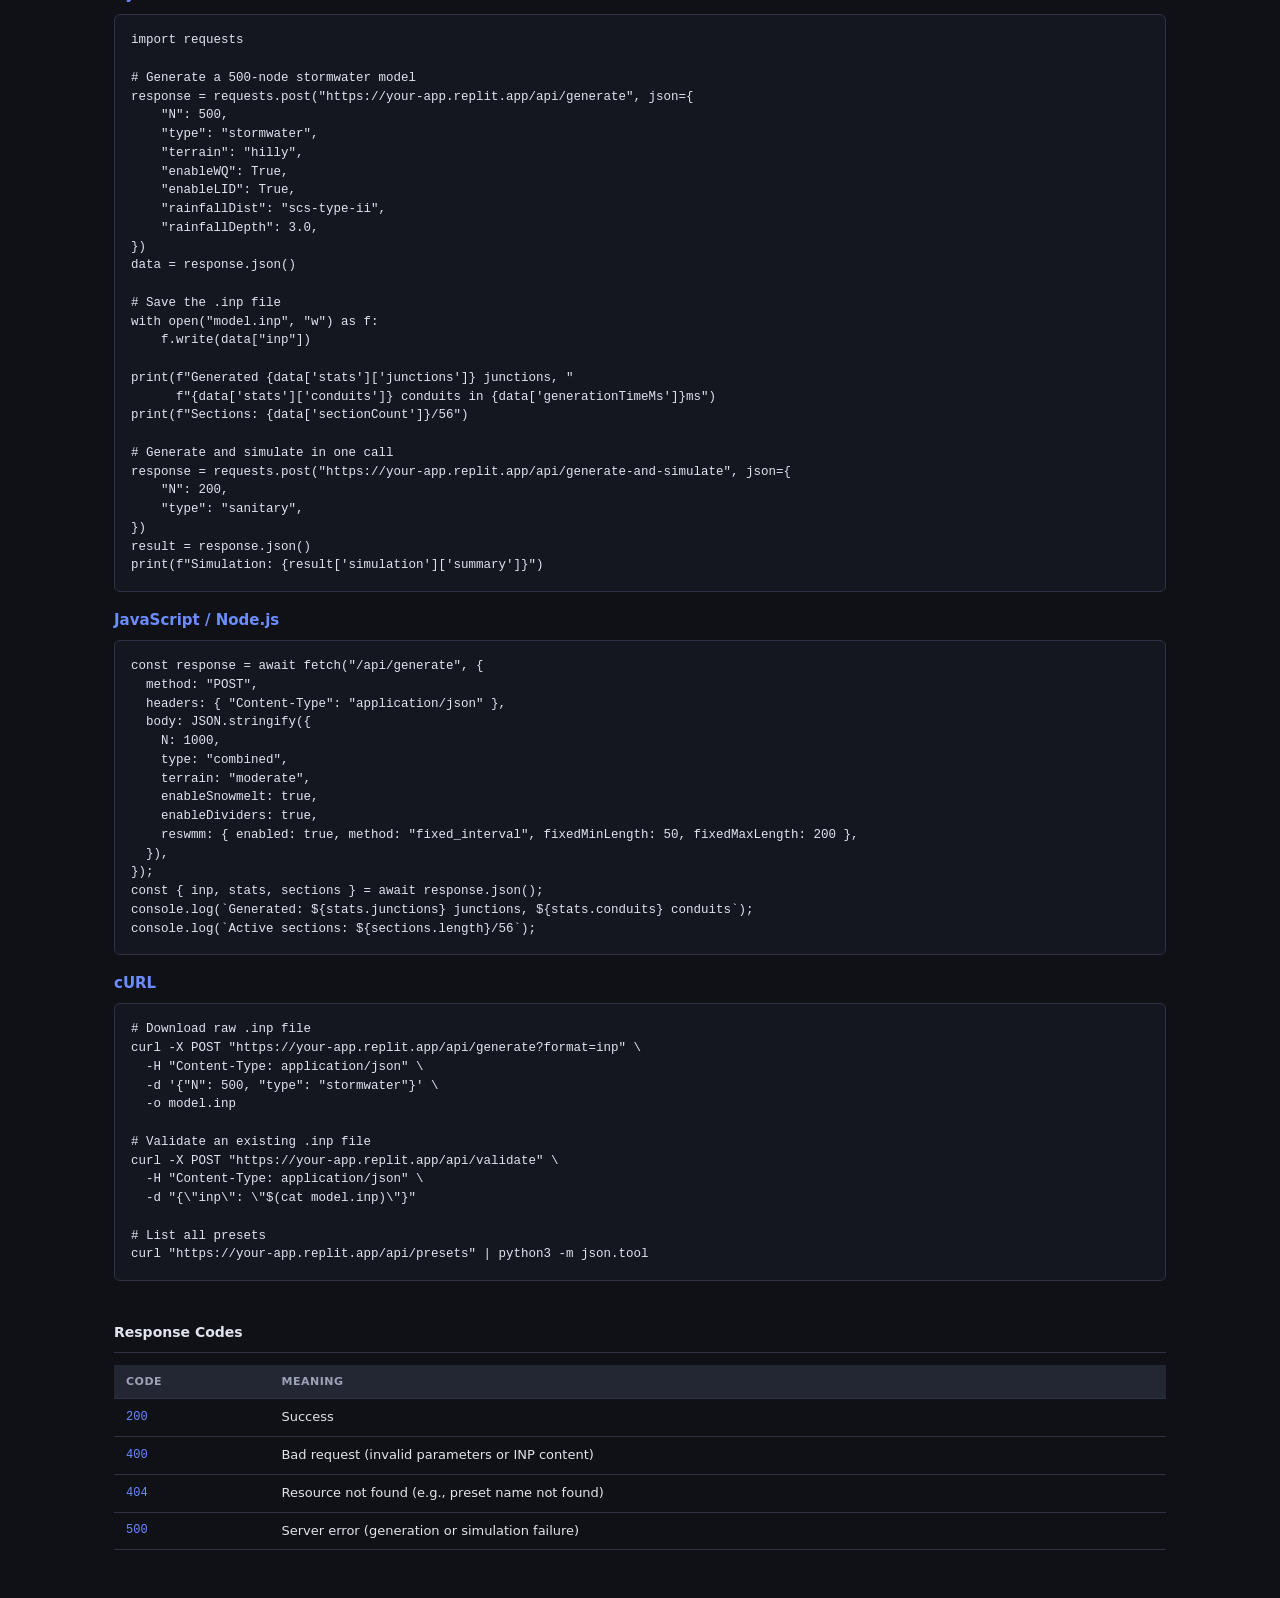
==== commit e2107745: "Add model DNA fingerprinting and bulk generation features Implement a Model DNA fingerprinting featu" ====
--- a/server/api-docs.html
+++ b/server/api-docs.html
@@ -214,7 +214,7 @@
 
     <div class="stats-grid">
       <div class="stat-card">
-        <div class="stat-value">10</div>
+        <div class="stat-value">11</div>
         <div class="stat-label">API Endpoints</div>
       </div>
       <div class="stat-card">
@@ -533,6 +533,44 @@
       </div>
     </div>
 
+    <div class="endpoint" id="ep-bulk">
+      <div class="endpoint-header" onclick="toggle('ep-bulk')">
+        <span class="badge badge-post">POST</span>
+        <span class="endpoint-path">/api/bulk-generate</span>
+        <span class="endpoint-desc">Generate multiple models as a ZIP file</span>
+        <span class="arrow">&#9654;</span>
+      </div>
+      <div class="endpoint-body">
+        <p>Generates multiple SWMM5 .inp files from an array of configurations (max 50). Returns a ZIP archive containing all .inp files, a summary.csv with statistics, and optionally .rpt files if simulation is enabled.</p>
+        <h4>Request Body</h4>
+        <table>
+          <tr><th>Parameter</th><th>Type</th><th>Default</th><th>Description</th></tr>
+          <tr><td>models</td><td>array</td><td></td><td>Array of model configuration objects (required, 1-50 items). Each object uses the same parameters as <code>/api/generate</code></td></tr>
+          <tr><td>simulate</td><td>boolean</td><td>false</td><td>If true, run SWMM5 simulation on each generated model and include .rpt files in the ZIP</td></tr>
+        </table>
+        <h4>Response</h4>
+        <p>Returns a <code>application/zip</code> file containing:</p>
+        <table>
+          <tr><th>File</th><th>Description</th></tr>
+          <tr><td>model_001.inp</td><td>Generated INP file for the first config</td></tr>
+          <tr><td>model_002.inp</td><td>Generated INP file for the second config, etc.</td></tr>
+          <tr><td>model_001.rpt</td><td>Simulation report (only if simulate=true)</td></tr>
+          <tr><td>summary.csv</td><td>CSV with statistics for all models: junctions, conduits, file size, generation time, and simulation results if applicable</td></tr>
+        </table>
+        <h4>Try it</h4>
+        <textarea id="bulk-body" rows="10">{
+  "models": [
+    {"N": 100, "type": "sanitary", "terrain": "flat"},
+    {"N": 200, "type": "stormwater", "terrain": "moderate"},
+    {"N": 150, "type": "combined", "terrain": "hilly"}
+  ],
+  "simulate": false
+}</textarea>
+        <button class="try-btn" onclick="tryBulk()">Generate Bulk ZIP</button>
+        <div class="response-area" id="resp-ep-bulk"><pre></pre></div>
+      </div>
+    </div>
+
     <div class="section-title">Code Examples</div>
 
     <h3 style="font-size: 15px; margin: 16px 0 8px; color: var(--accent);">Python</h3>
@@ -633,6 +671,36 @@
       }
     }
 
+    async function tryBulk() {
+      const area = document.getElementById('resp-ep-bulk');
+      area.classList.add('visible');
+      area.querySelector('pre').textContent = 'Generating ZIP...';
+      try {
+        const body = document.getElementById('bulk-body').value;
+        JSON.parse(body);
+        const r = await fetch('/api/bulk-generate', {
+          method: 'POST',
+          headers: { 'Content-Type': 'application/json' },
+          body,
+        });
+        if (r.headers.get('content-type')?.includes('application/zip')) {
+          const blob = await r.blob();
+          const url = URL.createObjectURL(blob);
+          const a = document.createElement('a');
+          a.href = url;
+          a.download = 'swmm5_bulk_models.zip';
+          a.click();
+          URL.revokeObjectURL(url);
+          area.querySelector('pre').textContent = 'ZIP file downloaded successfully (' + (blob.size / 1024).toFixed(1) + ' KB)';
+        } else {
+          const data = await r.json();
+          area.querySelector('pre').textContent = JSON.stringify(data, null, 2);
+        }
+      } catch (e) {
+        area.querySelector('pre').textContent = 'Error: ' + e.message;
+      }
+    }
+
     async function tryPost(url, bodyId, epId) {
       const area = document.getElementById('resp-' + epId);
       area.classList.add('visible');
